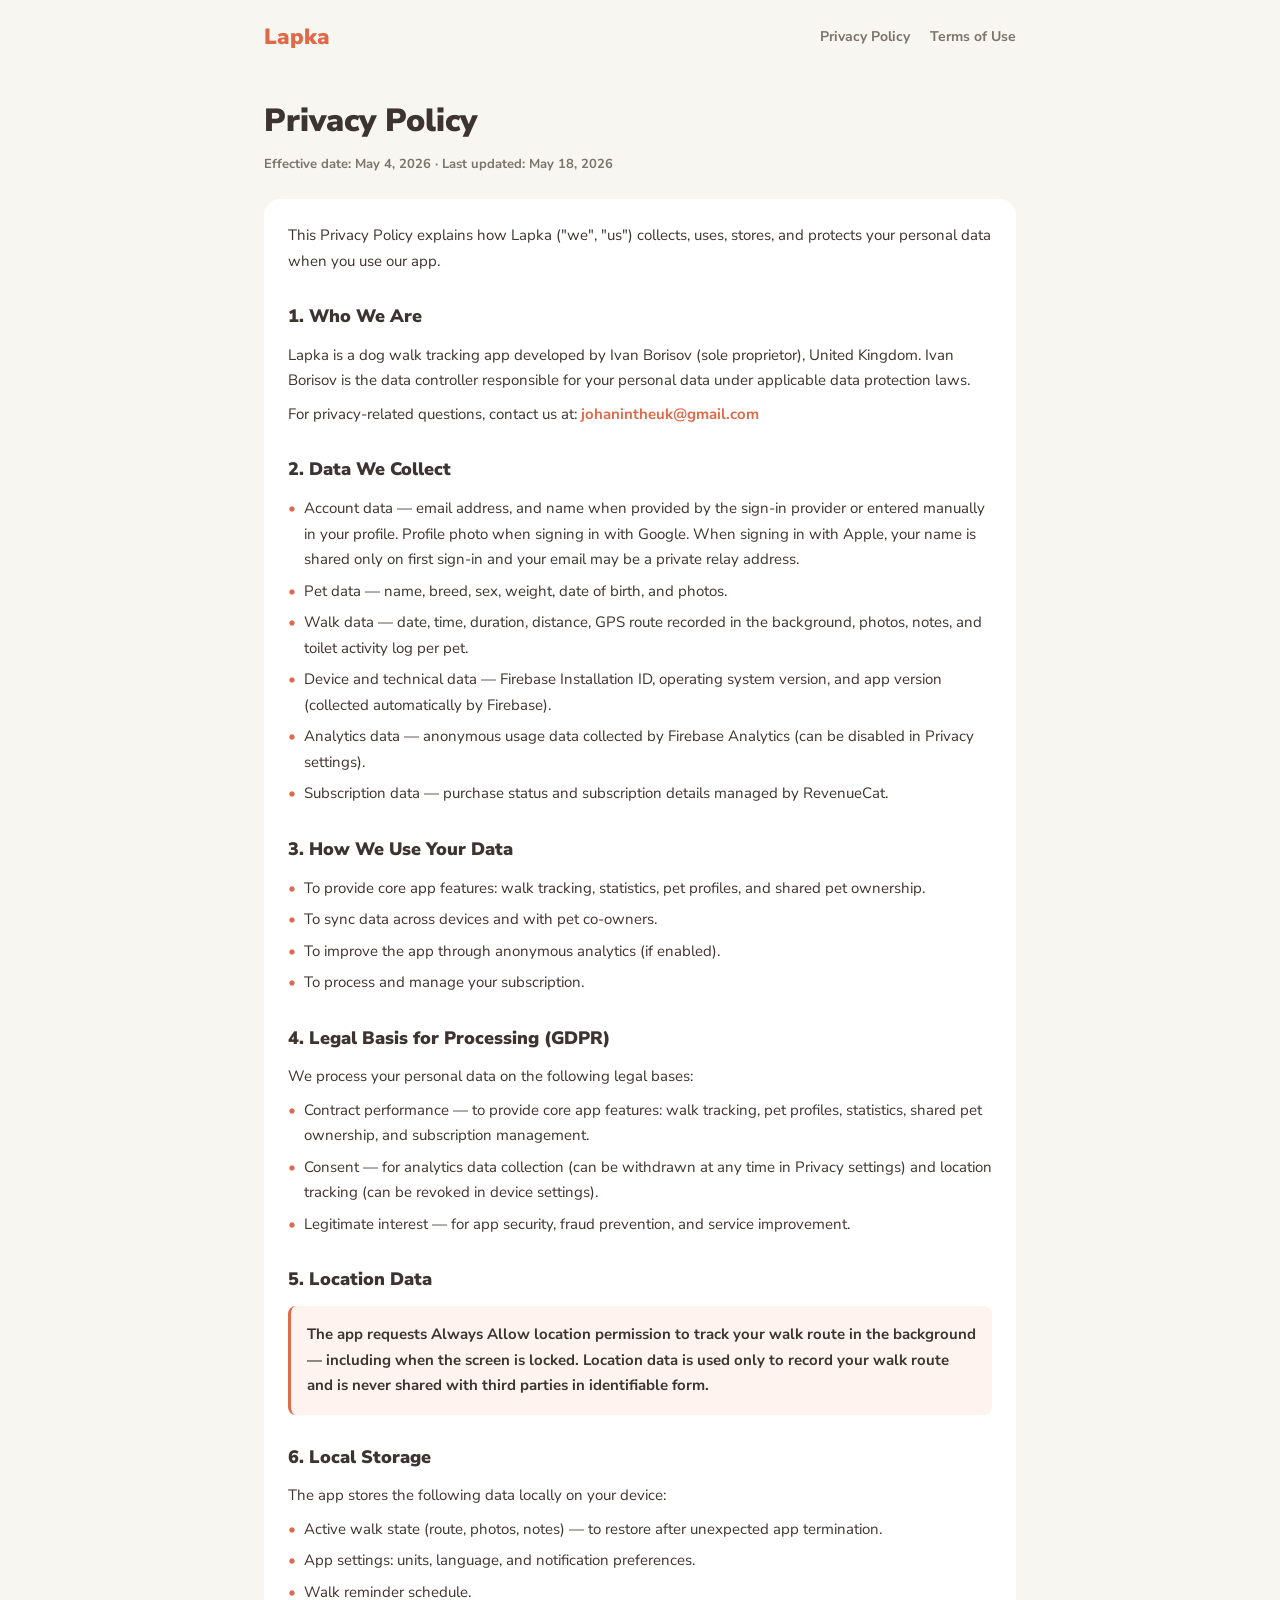
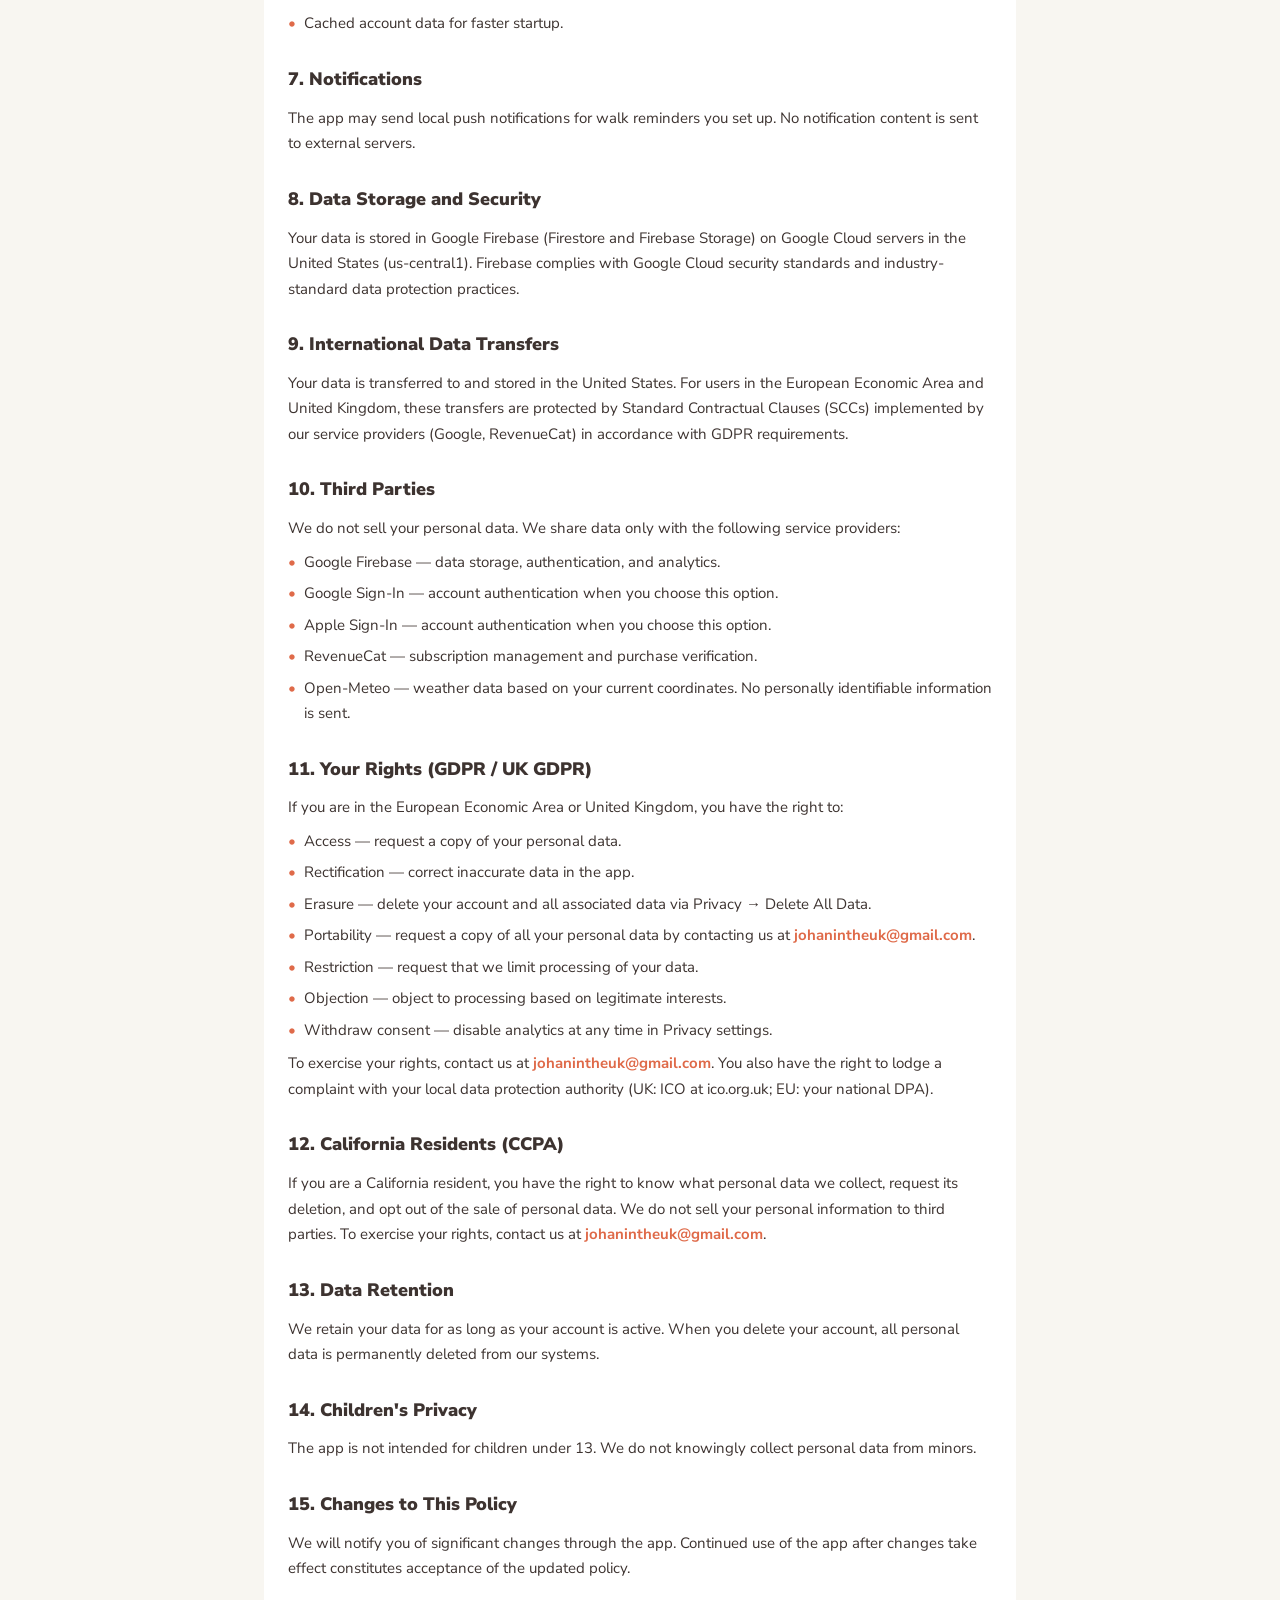
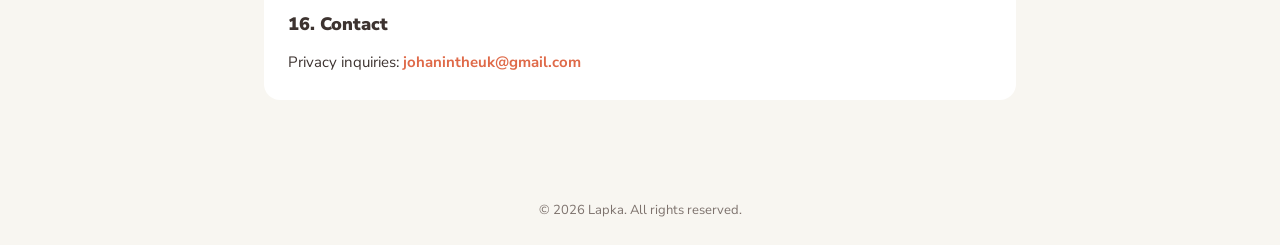
==== privacy/index.html @ da5fcbfb "feat: add support page, privacy policy, and terms of use GitHub Pages site with three pages: - / — S" ====
<!DOCTYPE html>
<html lang="en">
<head>
  <meta charset="UTF-8">
  <meta name="viewport" content="width=device-width, initial-scale=1.0">
  <title>Lapka - Privacy Policy</title>
  <link rel="preconnect" href="https://fonts.googleapis.com">
  <link href="https://fonts.googleapis.com/css2?family=Nunito+Sans:wght@400;700;900&display=swap" rel="stylesheet">
  <link rel="stylesheet" href="../style.css">
</head>
<body>
  <nav>
    <a href="/lapka-legal/" class="logo">Lapka</a>
    <div class="nav-links">
      <a href="/lapka-legal/privacy">Privacy Policy</a>
      <a href="/lapka-legal/terms">Terms of Use</a>
    </div>
  </nav>

  <main>
    <h1>Privacy Policy</h1>
    <p class="updated-date">Effective date: May 4, 2026 &middot; Last updated: May 18, 2026</p>

    <div class="card">
      <p class="legal-text">This Privacy Policy explains how Lapka ("we", "us") collects, uses, stores, and protects your personal data when you use our app.</p>

      <h2 class="section-title">1. Who We Are</h2>
      <p class="legal-text">Lapka is a dog walk tracking app developed by Ivan Borisov (sole proprietor), United Kingdom. Ivan Borisov is the data controller responsible for your personal data under applicable data protection laws.</p>
      <p class="legal-text">For privacy-related questions, contact us at: <a href="mailto:johanintheuk@gmail.com">johanintheuk@gmail.com</a></p>

      <h2 class="section-title">2. Data We Collect</h2>
      <ul class="legal-list">
        <li>Account data — email address, and name when provided by the sign-in provider or entered manually in your profile. Profile photo when signing in with Google. When signing in with Apple, your name is shared only on first sign-in and your email may be a private relay address.</li>
        <li>Pet data — name, breed, sex, weight, date of birth, and photos.</li>
        <li>Walk data — date, time, duration, distance, GPS route recorded in the background, photos, notes, and toilet activity log per pet.</li>
        <li>Device and technical data — Firebase Installation ID, operating system version, and app version (collected automatically by Firebase).</li>
        <li>Analytics data — anonymous usage data collected by Firebase Analytics (can be disabled in Privacy settings).</li>
        <li>Subscription data — purchase status and subscription details managed by RevenueCat.</li>
      </ul>

      <h2 class="section-title">3. How We Use Your Data</h2>
      <ul class="legal-list">
        <li>To provide core app features: walk tracking, statistics, pet profiles, and shared pet ownership.</li>
        <li>To sync data across devices and with pet co-owners.</li>
        <li>To improve the app through anonymous analytics (if enabled).</li>
        <li>To process and manage your subscription.</li>
      </ul>

      <h2 class="section-title">4. Legal Basis for Processing (GDPR)</h2>
      <p class="legal-text">We process your personal data on the following legal bases:</p>
      <ul class="legal-list">
        <li>Contract performance — to provide core app features: walk tracking, pet profiles, statistics, shared pet ownership, and subscription management.</li>
        <li>Consent — for analytics data collection (can be withdrawn at any time in Privacy settings) and location tracking (can be revoked in device settings).</li>
        <li>Legitimate interest — for app security, fraud prevention, and service improvement.</li>
      </ul>

      <h2 class="section-title">5. Location Data</h2>
      <div class="highlight-box">The app requests Always Allow location permission to track your walk route in the background — including when the screen is locked. Location data is used only to record your walk route and is never shared with third parties in identifiable form.</div>

      <h2 class="section-title">6. Local Storage</h2>
      <p class="legal-text">The app stores the following data locally on your device:</p>
      <ul class="legal-list">
        <li>Active walk state (route, photos, notes) — to restore after unexpected app termination.</li>
        <li>App settings: units, language, and notification preferences.</li>
        <li>Walk reminder schedule.</li>
        <li>Cached account data for faster startup.</li>
      </ul>

      <h2 class="section-title">7. Notifications</h2>
      <p class="legal-text">The app may send local push notifications for walk reminders you set up. No notification content is sent to external servers.</p>

      <h2 class="section-title">8. Data Storage and Security</h2>
      <p class="legal-text">Your data is stored in Google Firebase (Firestore and Firebase Storage) on Google Cloud servers in the United States (us-central1). Firebase complies with Google Cloud security standards and industry-standard data protection practices.</p>

      <h2 class="section-title">9. International Data Transfers</h2>
      <p class="legal-text">Your data is transferred to and stored in the United States. For users in the European Economic Area and United Kingdom, these transfers are protected by Standard Contractual Clauses (SCCs) implemented by our service providers (Google, RevenueCat) in accordance with GDPR requirements.</p>

      <h2 class="section-title">10. Third Parties</h2>
      <p class="legal-text">We do not sell your personal data. We share data only with the following service providers:</p>
      <ul class="legal-list">
        <li>Google Firebase — data storage, authentication, and analytics.</li>
        <li>Google Sign-In — account authentication when you choose this option.</li>
        <li>Apple Sign-In — account authentication when you choose this option.</li>
        <li>RevenueCat — subscription management and purchase verification.</li>
        <li>Open-Meteo — weather data based on your current coordinates. No personally identifiable information is sent.</li>
      </ul>

      <h2 class="section-title">11. Your Rights (GDPR / UK GDPR)</h2>
      <p class="legal-text">If you are in the European Economic Area or United Kingdom, you have the right to:</p>
      <ul class="legal-list">
        <li>Access — request a copy of your personal data.</li>
        <li>Rectification — correct inaccurate data in the app.</li>
        <li>Erasure — delete your account and all associated data via Privacy &rarr; Delete All Data.</li>
        <li>Portability — request a copy of all your personal data by contacting us at <a href="mailto:johanintheuk@gmail.com">johanintheuk@gmail.com</a>.</li>
        <li>Restriction — request that we limit processing of your data.</li>
        <li>Objection — object to processing based on legitimate interests.</li>
        <li>Withdraw consent — disable analytics at any time in Privacy settings.</li>
      </ul>
      <p class="legal-text">To exercise your rights, contact us at <a href="mailto:johanintheuk@gmail.com">johanintheuk@gmail.com</a>. You also have the right to lodge a complaint with your local data protection authority (UK: ICO at ico.org.uk; EU: your national DPA).</p>

      <h2 class="section-title">12. California Residents (CCPA)</h2>
      <p class="legal-text">If you are a California resident, you have the right to know what personal data we collect, request its deletion, and opt out of the sale of personal data. We do not sell your personal information to third parties. To exercise your rights, contact us at <a href="mailto:johanintheuk@gmail.com">johanintheuk@gmail.com</a>.</p>

      <h2 class="section-title">13. Data Retention</h2>
      <p class="legal-text">We retain your data for as long as your account is active. When you delete your account, all personal data is permanently deleted from our systems.</p>

      <h2 class="section-title">14. Children's Privacy</h2>
      <p class="legal-text">The app is not intended for children under 13. We do not knowingly collect personal data from minors.</p>

      <h2 class="section-title">15. Changes to This Policy</h2>
      <p class="legal-text">We will notify you of significant changes through the app. Continued use of the app after changes take effect constitutes acceptance of the updated policy.</p>

      <h2 class="section-title">16. Contact</h2>
      <p class="legal-text">Privacy inquiries: <a href="mailto:johanintheuk@gmail.com">johanintheuk@gmail.com</a></p>
    </div>
  </main>

  <footer>
    <p>&copy; 2026 Lapka. All rights reserved.</p>
  </footer>
</body>
</html>
---- style.css ----
* {
  margin: 0;
  padding: 0;
  box-sizing: border-box;
}

body {
  font-family: 'Nunito Sans', -apple-system, BlinkMacSystemFont, sans-serif;
  background-color: #F8F6F1;
  color: #3D3330;
  line-height: 1.6;
  min-height: 100vh;
  display: flex;
  flex-direction: column;
}

nav {
  display: flex;
  align-items: center;
  justify-content: space-between;
  padding: 20px 24px;
  max-width: 800px;
  width: 100%;
  margin: 0 auto;
}

.logo {
  font-size: 22px;
  font-weight: 900;
  color: #DF6A49;
  text-decoration: none;
}

.nav-links {
  display: flex;
  gap: 20px;
}

.nav-links a {
  font-size: 14px;
  font-weight: 700;
  color: #7D726D;
  text-decoration: none;
  transition: color 0.2s;
}

.nav-links a:hover {
  color: #DF6A49;
}

main {
  flex: 1;
  max-width: 800px;
  width: 100%;
  margin: 0 auto;
  padding: 20px 24px 60px;
}

h1 {
  font-size: 32px;
  font-weight: 900;
  color: #3D3330;
  margin-bottom: 8px;
}

.subtitle {
  font-size: 16px;
  color: #7D726D;
  margin-bottom: 32px;
}

.updated-date {
  font-size: 13px;
  font-weight: 700;
  color: #7D726D;
  margin-bottom: 24px;
}

.card {
  background: #fff;
  border-radius: 16px;
  padding: 24px;
  margin-bottom: 16px;
}

.card h2 {
  font-size: 18px;
  font-weight: 900;
  margin-bottom: 12px;
}

.card p {
  font-size: 15px;
  margin-bottom: 8px;
}

.card p:last-child {
  margin-bottom: 0;
}

.email-link {
  color: #DF6A49;
  font-weight: 700;
  text-decoration: none;
}

.email-link:hover {
  text-decoration: underline;
}

.faq {
  border-top: 1px solid #E8E4DB;
  padding-top: 16px;
  margin-top: 16px;
}

.faq:first-of-type {
  border-top: none;
  padding-top: 0;
  margin-top: 8px;
}

.faq h3 {
  font-size: 15px;
  font-weight: 700;
  margin-bottom: 4px;
}

.faq p {
  font-size: 14px;
  color: #5a504c;
}

/* Legal pages */
.section-title {
  font-size: 16px;
  font-weight: 900;
  margin-top: 28px;
  margin-bottom: 8px;
}

.legal-text {
  font-size: 15px;
  line-height: 1.7;
  margin-bottom: 8px;
}

ul.legal-list {
  list-style: none;
  padding: 0;
  margin-bottom: 8px;
}

ul.legal-list li {
  font-size: 15px;
  line-height: 1.7;
  padding-left: 16px;
  position: relative;
  margin-bottom: 6px;
}

ul.legal-list li::before {
  content: "\2022";
  color: #DF6A49;
  font-weight: 700;
  position: absolute;
  left: 0;
}

.highlight-box {
  background: #FFF3EF;
  border-left: 3px solid #DF6A49;
  border-radius: 8px;
  padding: 16px;
  margin: 12px 0;
  font-weight: 700;
  font-size: 15px;
  line-height: 1.7;
}

.card a {
  color: #DF6A49;
  text-decoration: none;
  font-weight: 700;
}

.card a:hover {
  text-decoration: underline;
}

footer {
  text-align: center;
  padding: 24px;
  font-size: 13px;
  color: #7D726D;
}

@media (max-width: 600px) {
  nav {
    flex-direction: column;
    gap: 12px;
  }
  h1 {
    font-size: 26px;
  }
}
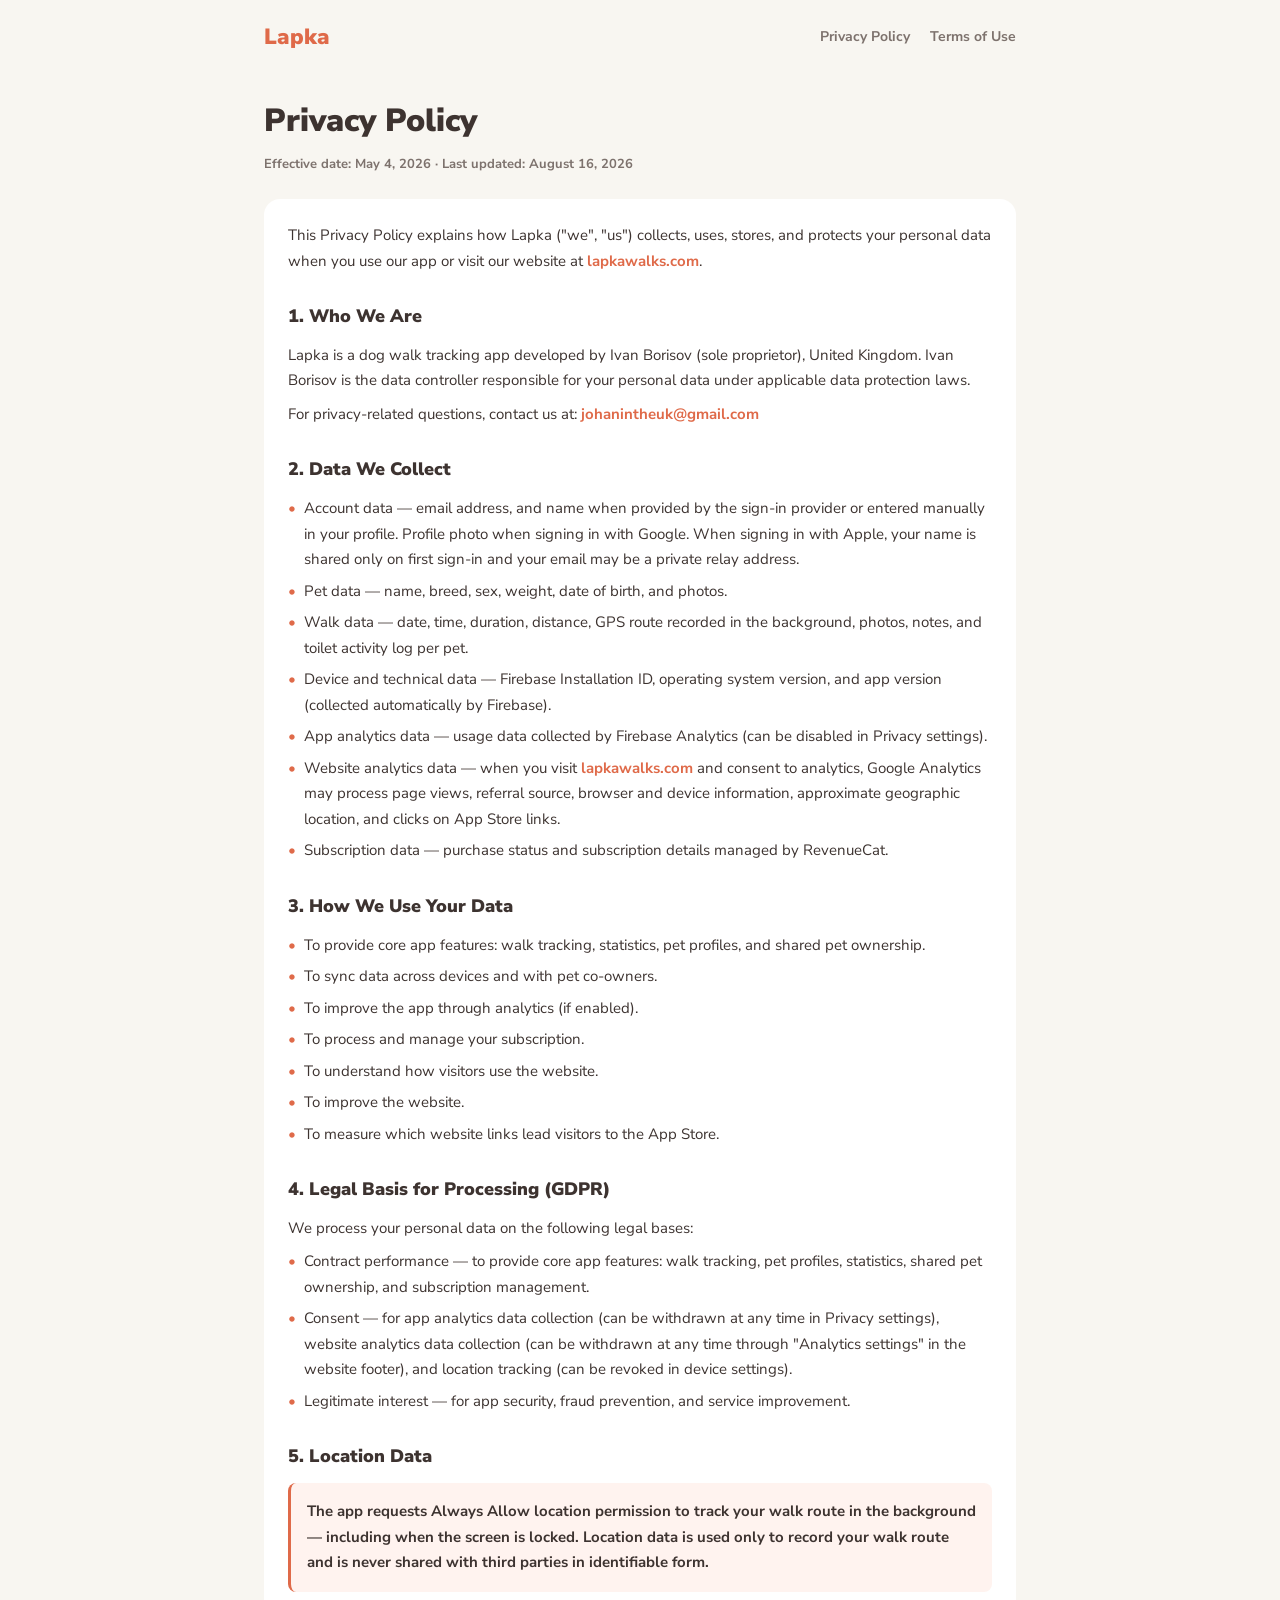
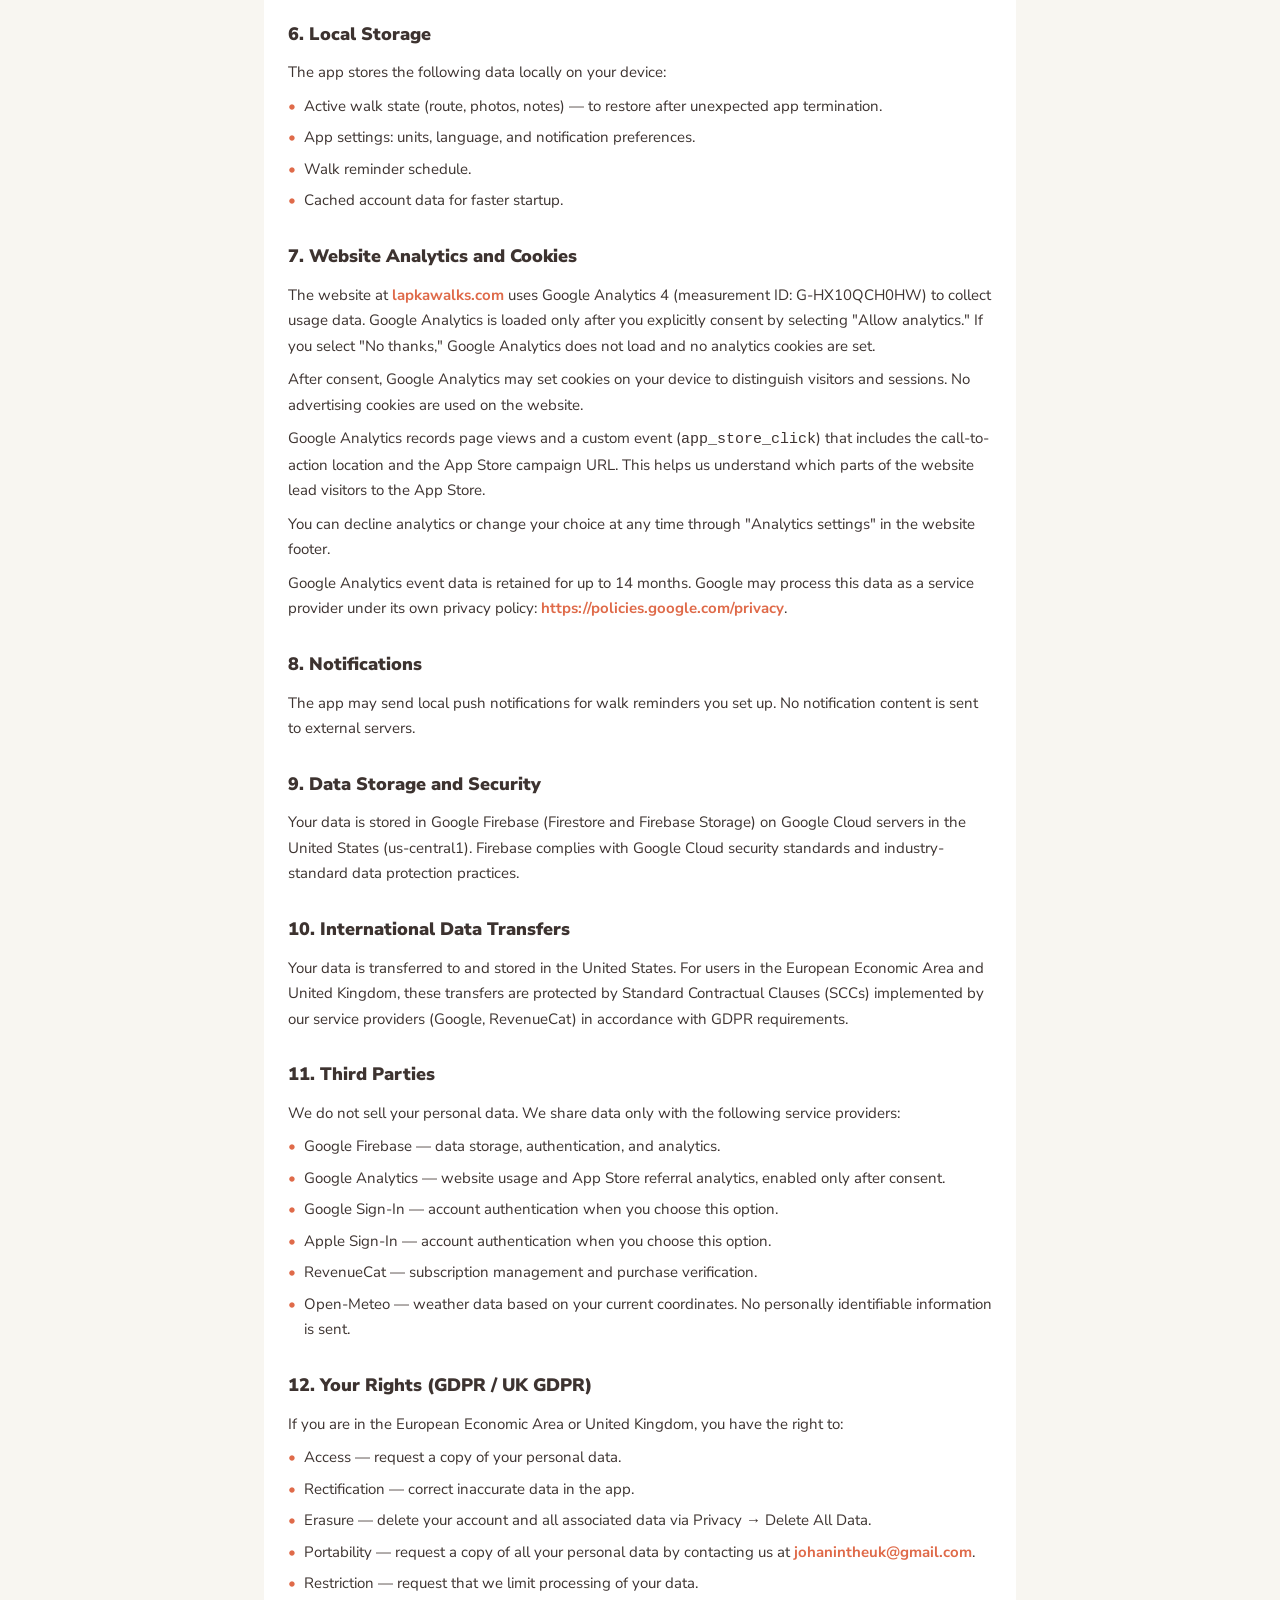
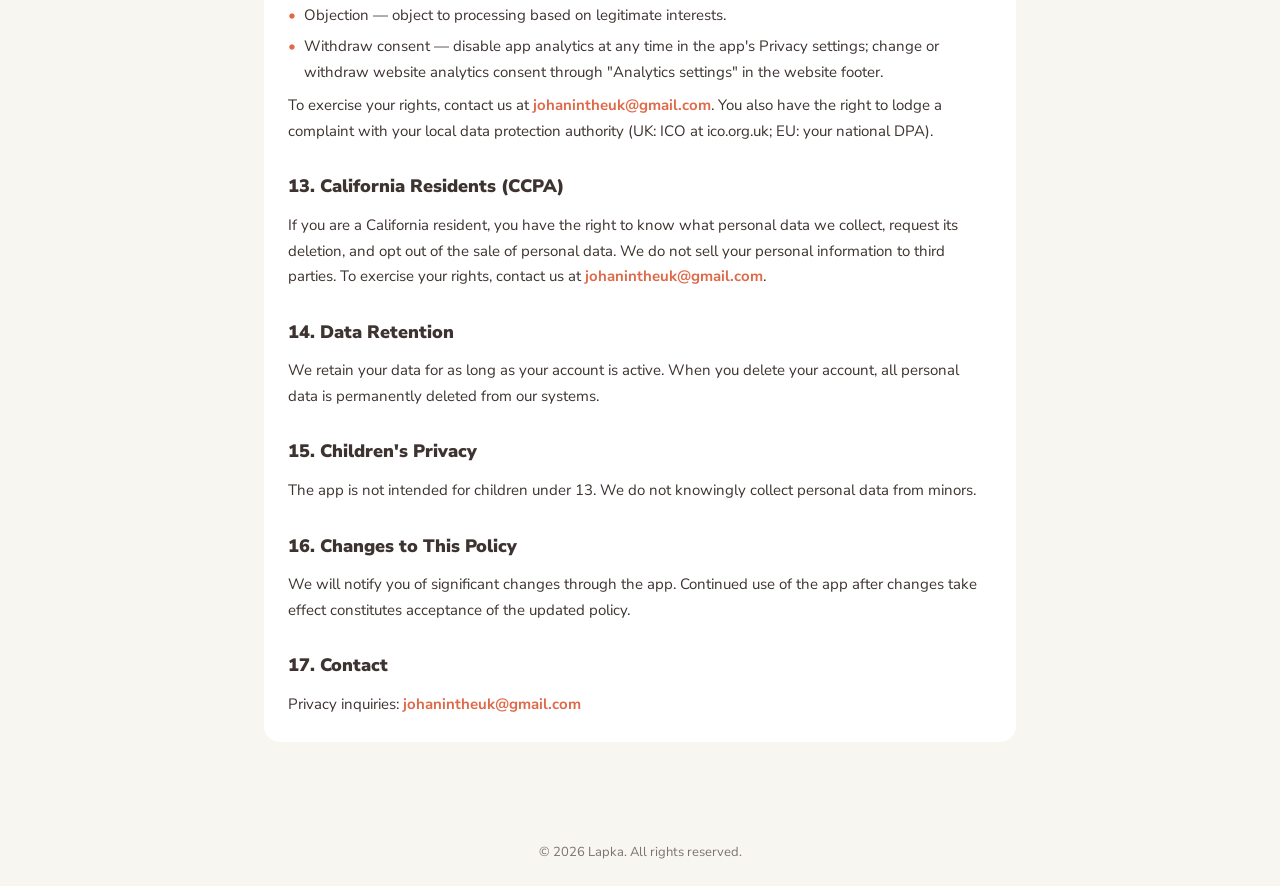
==== commit 16525ebb: "Update Privacy Policy for website analytics (Google Analytics 4) Add website analytics disclosures c" ====
--- a/privacy/index.html
+++ b/privacy/index.html
@@ -19,10 +19,10 @@
 
   <main>
     <h1>Privacy Policy</h1>
-    <p class="updated-date">Effective date: May 4, 2026 &middot; Last updated: May 18, 2026</p>
+    <p class="updated-date">Effective date: May 4, 2026 &middot; Last updated: August 16, 2026</p>
 
     <div class="card">
-      <p class="legal-text">This Privacy Policy explains how Lapka ("we", "us") collects, uses, stores, and protects your personal data when you use our app.</p>
+      <p class="legal-text">This Privacy Policy explains how Lapka ("we", "us") collects, uses, stores, and protects your personal data when you use our app or visit our website at <a href="https://lapkawalks.com">lapkawalks.com</a>.</p>
 
       <h2 class="section-title">1. Who We Are</h2>
       <p class="legal-text">Lapka is a dog walk tracking app developed by Ivan Borisov (sole proprietor), United Kingdom. Ivan Borisov is the data controller responsible for your personal data under applicable data protection laws.</p>
@@ -34,7 +34,8 @@
         <li>Pet data — name, breed, sex, weight, date of birth, and photos.</li>
         <li>Walk data — date, time, duration, distance, GPS route recorded in the background, photos, notes, and toilet activity log per pet.</li>
         <li>Device and technical data — Firebase Installation ID, operating system version, and app version (collected automatically by Firebase).</li>
-        <li>Analytics data — anonymous usage data collected by Firebase Analytics (can be disabled in Privacy settings).</li>
+        <li>App analytics data — usage data collected by Firebase Analytics (can be disabled in Privacy settings).</li>
+        <li>Website analytics data — when you visit <a href="https://lapkawalks.com">lapkawalks.com</a> and consent to analytics, Google Analytics may process page views, referral source, browser and device information, approximate geographic location, and clicks on App Store links.</li>
         <li>Subscription data — purchase status and subscription details managed by RevenueCat.</li>
       </ul>
 
@@ -42,15 +43,18 @@
       <ul class="legal-list">
         <li>To provide core app features: walk tracking, statistics, pet profiles, and shared pet ownership.</li>
         <li>To sync data across devices and with pet co-owners.</li>
-        <li>To improve the app through anonymous analytics (if enabled).</li>
+        <li>To improve the app through analytics (if enabled).</li>
         <li>To process and manage your subscription.</li>
+        <li>To understand how visitors use the website.</li>
+        <li>To improve the website.</li>
+        <li>To measure which website links lead visitors to the App Store.</li>
       </ul>
 
       <h2 class="section-title">4. Legal Basis for Processing (GDPR)</h2>
       <p class="legal-text">We process your personal data on the following legal bases:</p>
       <ul class="legal-list">
         <li>Contract performance — to provide core app features: walk tracking, pet profiles, statistics, shared pet ownership, and subscription management.</li>
-        <li>Consent — for analytics data collection (can be withdrawn at any time in Privacy settings) and location tracking (can be revoked in device settings).</li>
+        <li>Consent — for app analytics data collection (can be withdrawn at any time in Privacy settings), website analytics data collection (can be withdrawn at any time through "Analytics settings" in the website footer), and location tracking (can be revoked in device settings).</li>
         <li>Legitimate interest — for app security, fraud prevention, and service improvement.</li>
       </ul>
 
@@ -66,26 +70,34 @@
         <li>Cached account data for faster startup.</li>
       </ul>
 
-      <h2 class="section-title">7. Notifications</h2>
+      <h2 class="section-title">7. Website Analytics and Cookies</h2>
+      <p class="legal-text">The website at <a href="https://lapkawalks.com">lapkawalks.com</a> uses Google Analytics 4 (measurement ID: G-HX10QCH0HW) to collect usage data. Google Analytics is loaded only after you explicitly consent by selecting "Allow analytics." If you select "No thanks," Google Analytics does not load and no analytics cookies are set.</p>
+      <p class="legal-text">After consent, Google Analytics may set cookies on your device to distinguish visitors and sessions. No advertising cookies are used on the website.</p>
+      <p class="legal-text">Google Analytics records page views and a custom event (<code>app_store_click</code>) that includes the call-to-action location and the App Store campaign URL. This helps us understand which parts of the website lead visitors to the App Store.</p>
+      <p class="legal-text">You can decline analytics or change your choice at any time through "Analytics settings" in the website footer.</p>
+      <p class="legal-text">Google Analytics event data is retained for up to 14 months. Google may process this data as a service provider under its own privacy policy: <a href="https://policies.google.com/privacy">https://policies.google.com/privacy</a>.</p>
+
+      <h2 class="section-title">8. Notifications</h2>
       <p class="legal-text">The app may send local push notifications for walk reminders you set up. No notification content is sent to external servers.</p>
 
-      <h2 class="section-title">8. Data Storage and Security</h2>
+      <h2 class="section-title">9. Data Storage and Security</h2>
       <p class="legal-text">Your data is stored in Google Firebase (Firestore and Firebase Storage) on Google Cloud servers in the United States (us-central1). Firebase complies with Google Cloud security standards and industry-standard data protection practices.</p>
 
-      <h2 class="section-title">9. International Data Transfers</h2>
+      <h2 class="section-title">10. International Data Transfers</h2>
       <p class="legal-text">Your data is transferred to and stored in the United States. For users in the European Economic Area and United Kingdom, these transfers are protected by Standard Contractual Clauses (SCCs) implemented by our service providers (Google, RevenueCat) in accordance with GDPR requirements.</p>
 
-      <h2 class="section-title">10. Third Parties</h2>
+      <h2 class="section-title">11. Third Parties</h2>
       <p class="legal-text">We do not sell your personal data. We share data only with the following service providers:</p>
       <ul class="legal-list">
         <li>Google Firebase — data storage, authentication, and analytics.</li>
+        <li>Google Analytics — website usage and App Store referral analytics, enabled only after consent.</li>
         <li>Google Sign-In — account authentication when you choose this option.</li>
         <li>Apple Sign-In — account authentication when you choose this option.</li>
         <li>RevenueCat — subscription management and purchase verification.</li>
         <li>Open-Meteo — weather data based on your current coordinates. No personally identifiable information is sent.</li>
       </ul>
 
-      <h2 class="section-title">11. Your Rights (GDPR / UK GDPR)</h2>
+      <h2 class="section-title">12. Your Rights (GDPR / UK GDPR)</h2>
       <p class="legal-text">If you are in the European Economic Area or United Kingdom, you have the right to:</p>
       <ul class="legal-list">
         <li>Access — request a copy of your personal data.</li>
@@ -94,23 +106,23 @@
         <li>Portability — request a copy of all your personal data by contacting us at <a href="mailto:johanintheuk@gmail.com">johanintheuk@gmail.com</a>.</li>
         <li>Restriction — request that we limit processing of your data.</li>
         <li>Objection — object to processing based on legitimate interests.</li>
-        <li>Withdraw consent — disable analytics at any time in Privacy settings.</li>
+        <li>Withdraw consent — disable app analytics at any time in the app's Privacy settings; change or withdraw website analytics consent through "Analytics settings" in the website footer.</li>
       </ul>
       <p class="legal-text">To exercise your rights, contact us at <a href="mailto:johanintheuk@gmail.com">johanintheuk@gmail.com</a>. You also have the right to lodge a complaint with your local data protection authority (UK: ICO at ico.org.uk; EU: your national DPA).</p>
 
-      <h2 class="section-title">12. California Residents (CCPA)</h2>
+      <h2 class="section-title">13. California Residents (CCPA)</h2>
       <p class="legal-text">If you are a California resident, you have the right to know what personal data we collect, request its deletion, and opt out of the sale of personal data. We do not sell your personal information to third parties. To exercise your rights, contact us at <a href="mailto:johanintheuk@gmail.com">johanintheuk@gmail.com</a>.</p>
 
-      <h2 class="section-title">13. Data Retention</h2>
+      <h2 class="section-title">14. Data Retention</h2>
       <p class="legal-text">We retain your data for as long as your account is active. When you delete your account, all personal data is permanently deleted from our systems.</p>
 
-      <h2 class="section-title">14. Children's Privacy</h2>
+      <h2 class="section-title">15. Children's Privacy</h2>
       <p class="legal-text">The app is not intended for children under 13. We do not knowingly collect personal data from minors.</p>
 
-      <h2 class="section-title">15. Changes to This Policy</h2>
+      <h2 class="section-title">16. Changes to This Policy</h2>
       <p class="legal-text">We will notify you of significant changes through the app. Continued use of the app after changes take effect constitutes acceptance of the updated policy.</p>
 
-      <h2 class="section-title">16. Contact</h2>
+      <h2 class="section-title">17. Contact</h2>
       <p class="legal-text">Privacy inquiries: <a href="mailto:johanintheuk@gmail.com">johanintheuk@gmail.com</a></p>
     </div>
   </main>
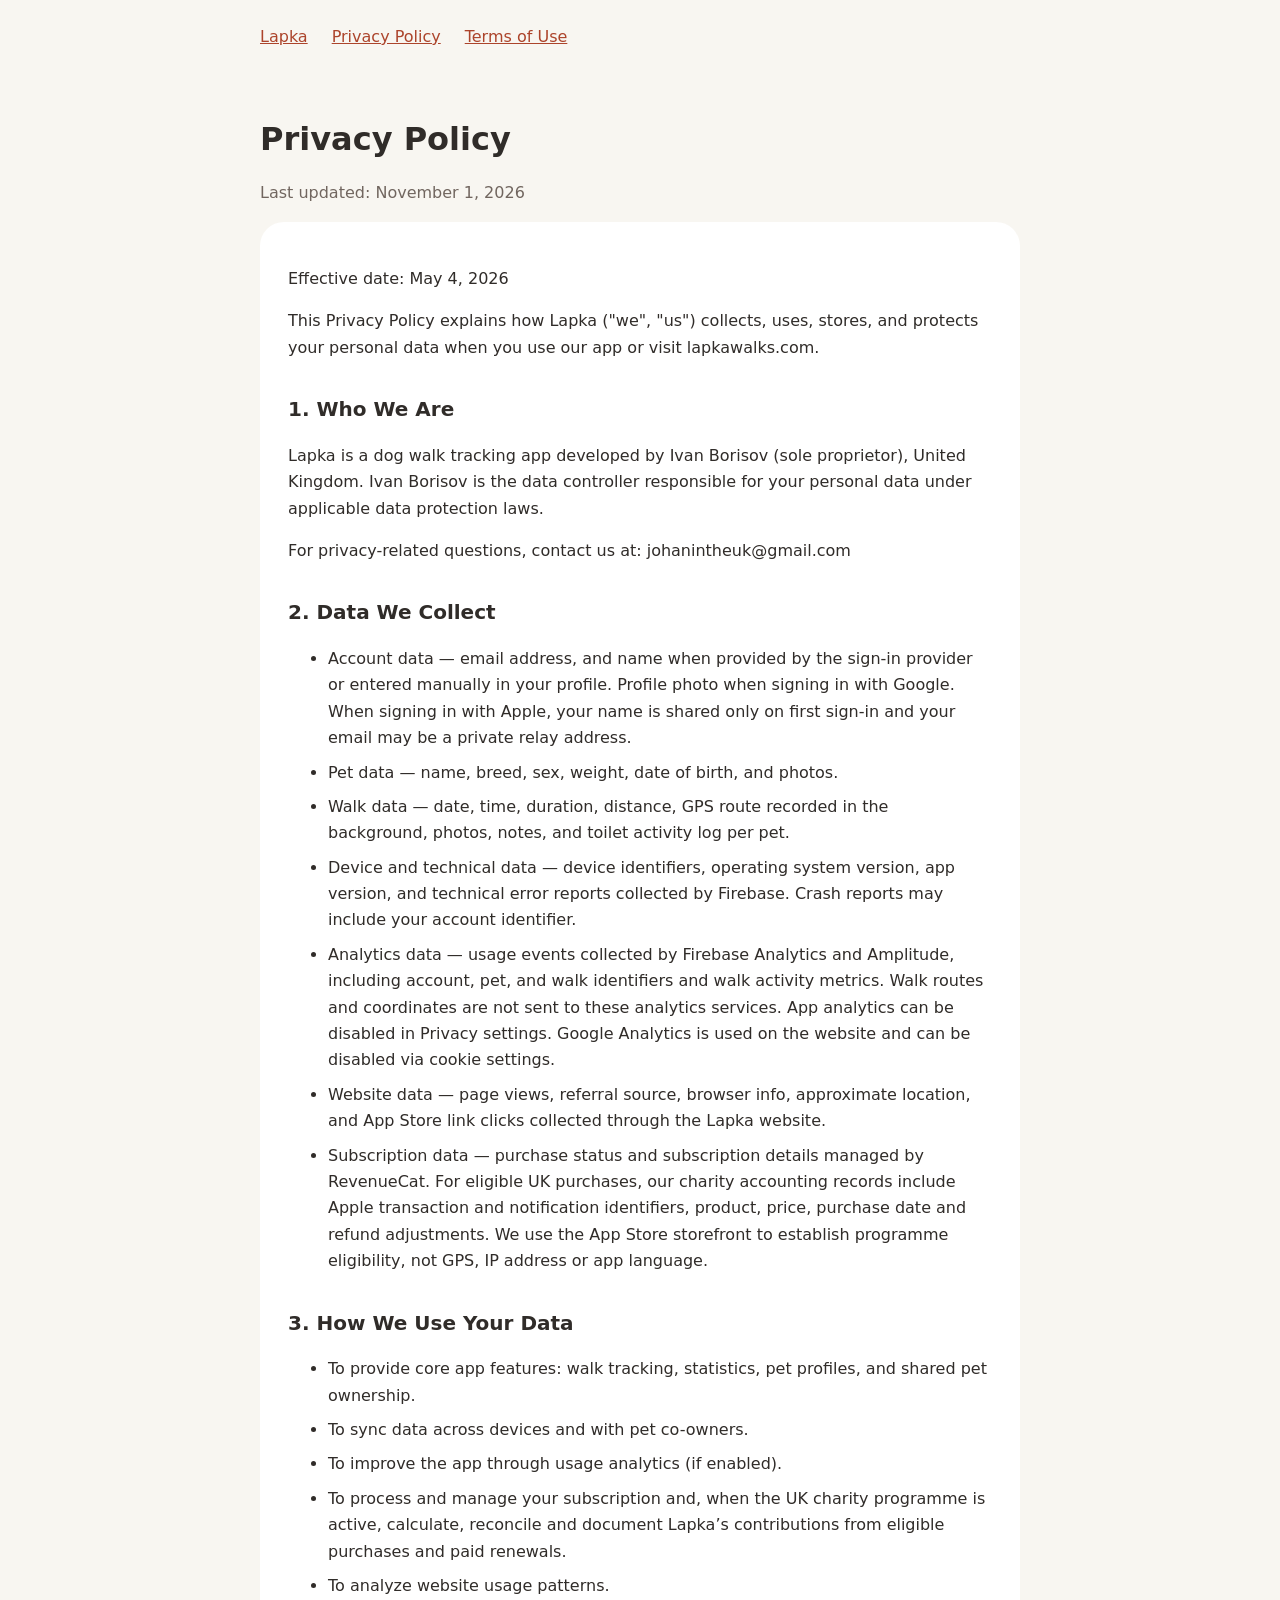
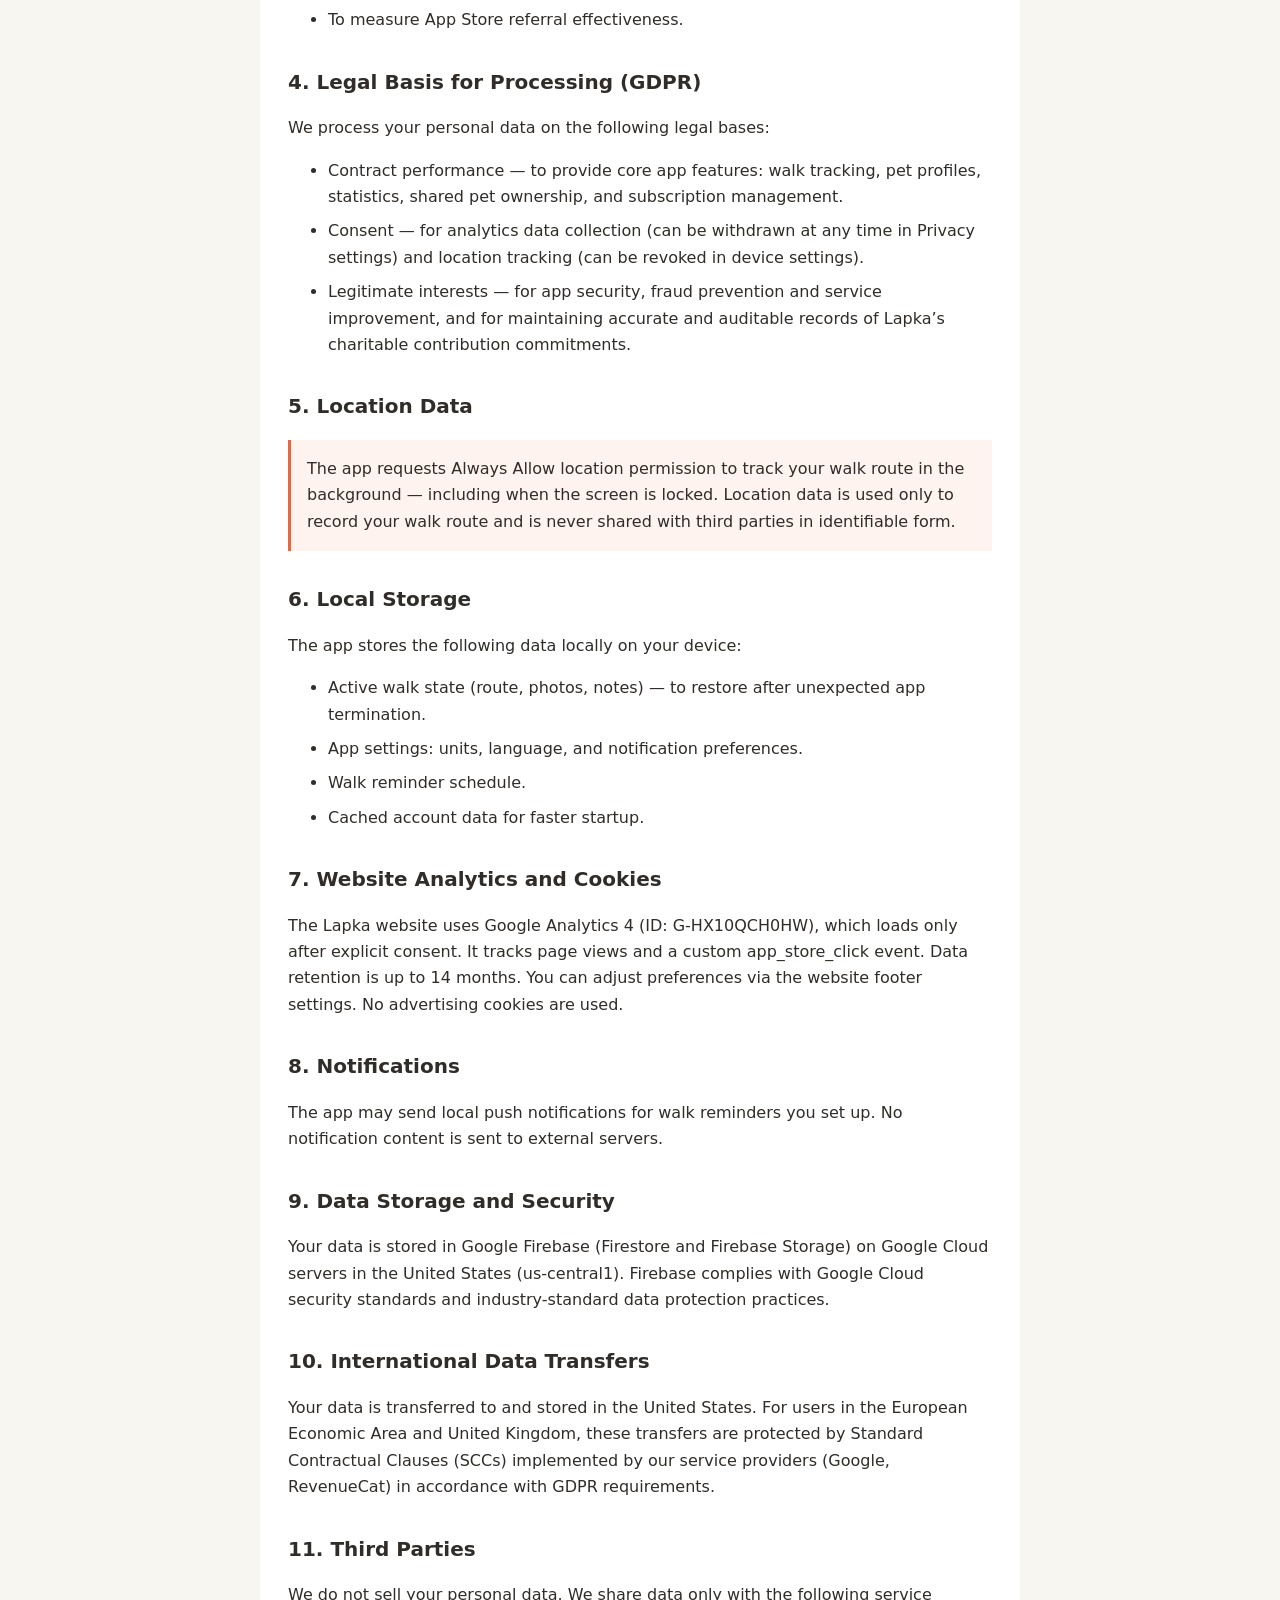
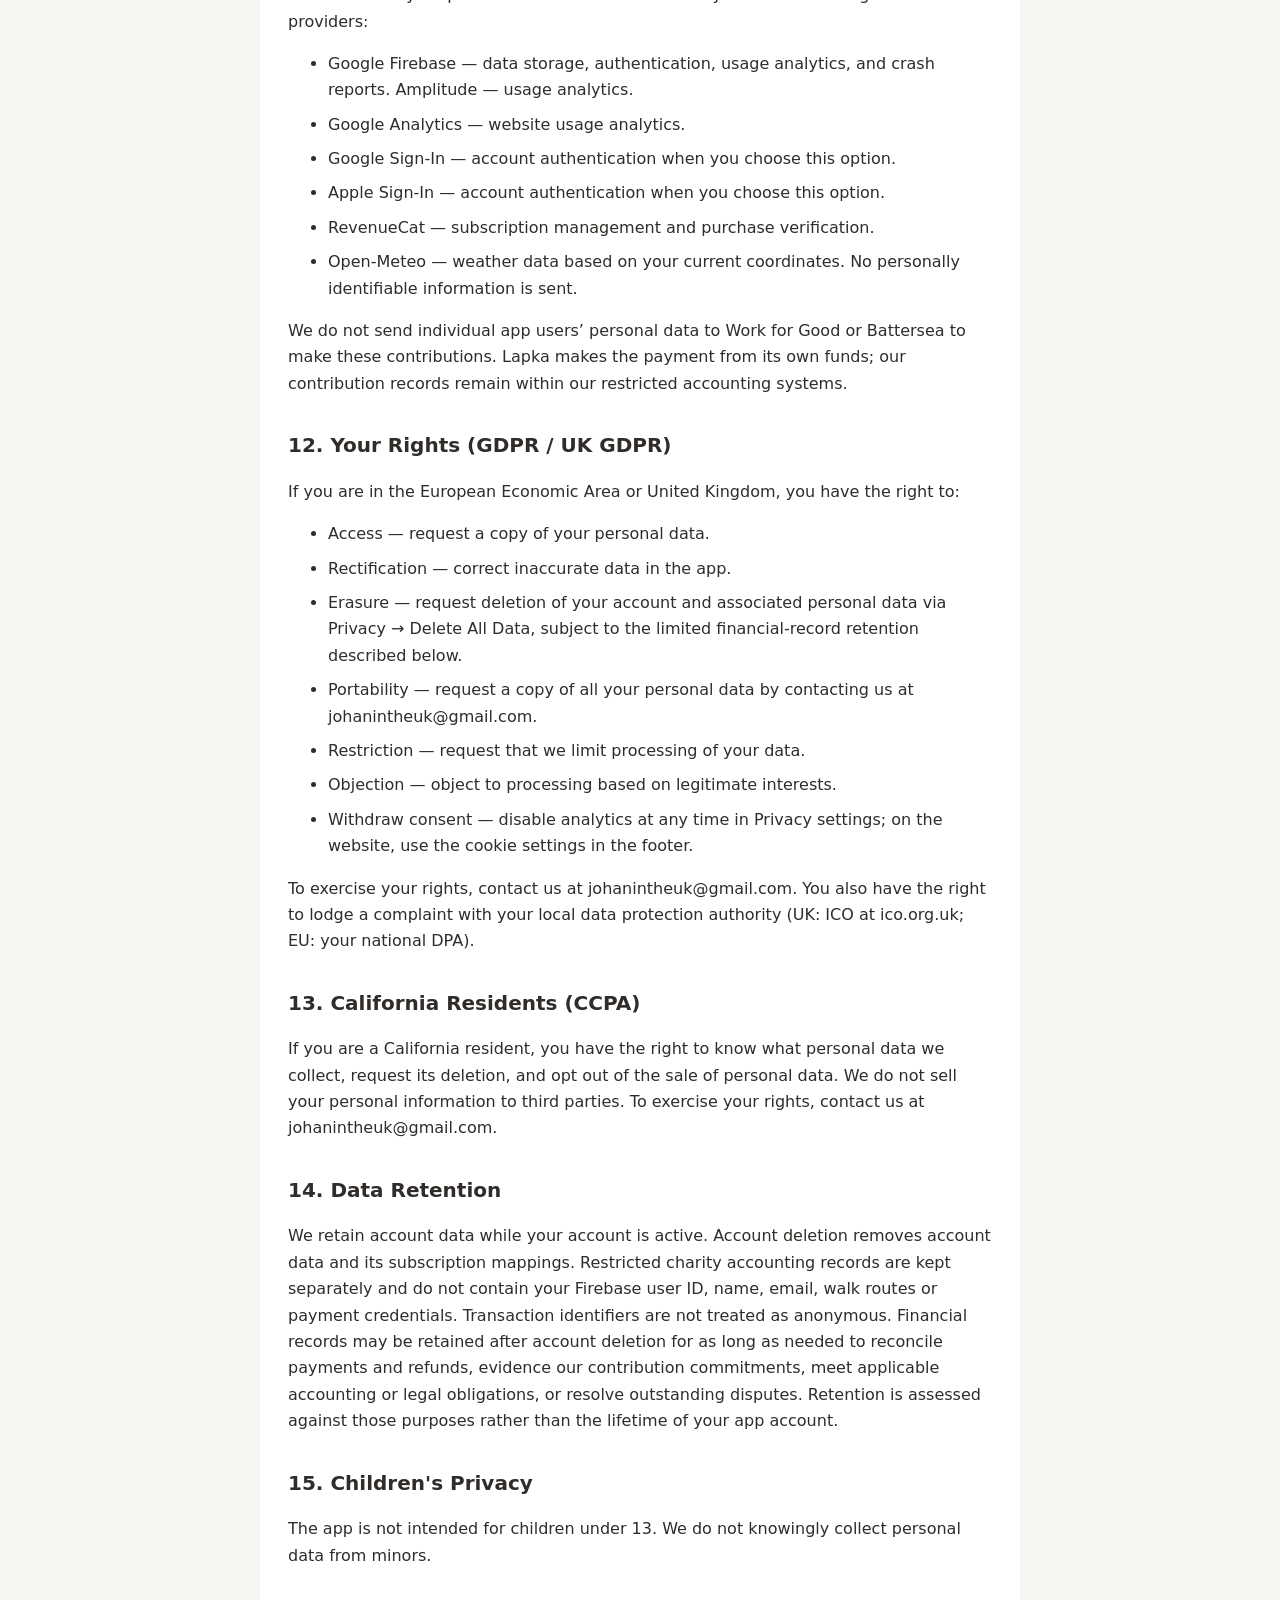
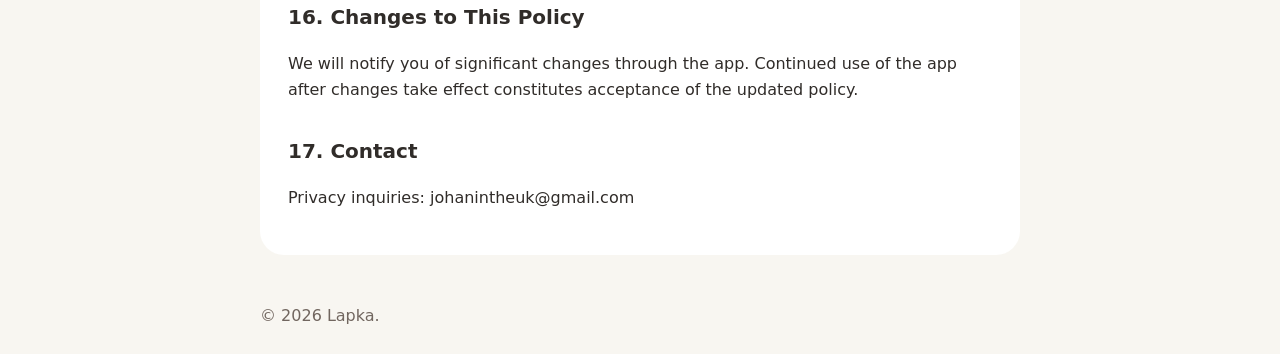
==== commit 9cc22286: "LAPKA-120-U05: align legal pages with UK charity terms and app copy" ====
--- a/privacy/index.html
+++ b/privacy/index.html
@@ -1,134 +1,50 @@
 <!DOCTYPE html>
-<html lang="en">
-<head>
-  <meta charset="UTF-8">
-  <meta name="viewport" content="width=device-width, initial-scale=1.0">
-  <title>Lapka - Privacy Policy</title>
-  <link rel="preconnect" href="https://fonts.googleapis.com">
-  <link href="https://fonts.googleapis.com/css2?family=Nunito+Sans:wght@400;700;900&display=swap" rel="stylesheet">
-  <link rel="stylesheet" href="../style.css">
-</head>
-<body>
-  <nav>
-    <a href="/lapka-legal/" class="logo">Lapka</a>
-    <div class="nav-links">
-      <a href="/lapka-legal/privacy">Privacy Policy</a>
-      <a href="/lapka-legal/terms">Terms of Use</a>
-    </div>
-  </nav>
-
-  <main>
-    <h1>Privacy Policy</h1>
-    <p class="updated-date">Effective date: May 4, 2026 &middot; Last updated: August 16, 2026</p>
-
-    <div class="card">
-      <p class="legal-text">This Privacy Policy explains how Lapka ("we", "us") collects, uses, stores, and protects your personal data when you use our app or visit our website at <a href="https://lapkawalks.com">lapkawalks.com</a>.</p>
-
-      <h2 class="section-title">1. Who We Are</h2>
-      <p class="legal-text">Lapka is a dog walk tracking app developed by Ivan Borisov (sole proprietor), United Kingdom. Ivan Borisov is the data controller responsible for your personal data under applicable data protection laws.</p>
-      <p class="legal-text">For privacy-related questions, contact us at: <a href="mailto:johanintheuk@gmail.com">johanintheuk@gmail.com</a></p>
-
-      <h2 class="section-title">2. Data We Collect</h2>
-      <ul class="legal-list">
-        <li>Account data — email address, and name when provided by the sign-in provider or entered manually in your profile. Profile photo when signing in with Google. When signing in with Apple, your name is shared only on first sign-in and your email may be a private relay address.</li>
-        <li>Pet data — name, breed, sex, weight, date of birth, and photos.</li>
-        <li>Walk data — date, time, duration, distance, GPS route recorded in the background, photos, notes, and toilet activity log per pet.</li>
-        <li>Device and technical data — Firebase Installation ID, operating system version, and app version (collected automatically by Firebase).</li>
-        <li>App analytics data — usage data collected by Firebase Analytics (can be disabled in Privacy settings).</li>
-        <li>Website analytics data — when you visit <a href="https://lapkawalks.com">lapkawalks.com</a> and consent to analytics, Google Analytics may process page views, referral source, browser and device information, approximate geographic location, and clicks on App Store links.</li>
-        <li>Subscription data — purchase status and subscription details managed by RevenueCat.</li>
-      </ul>
-
-      <h2 class="section-title">3. How We Use Your Data</h2>
-      <ul class="legal-list">
-        <li>To provide core app features: walk tracking, statistics, pet profiles, and shared pet ownership.</li>
-        <li>To sync data across devices and with pet co-owners.</li>
-        <li>To improve the app through analytics (if enabled).</li>
-        <li>To process and manage your subscription.</li>
-        <li>To understand how visitors use the website.</li>
-        <li>To improve the website.</li>
-        <li>To measure which website links lead visitors to the App Store.</li>
-      </ul>
-
-      <h2 class="section-title">4. Legal Basis for Processing (GDPR)</h2>
-      <p class="legal-text">We process your personal data on the following legal bases:</p>
-      <ul class="legal-list">
-        <li>Contract performance — to provide core app features: walk tracking, pet profiles, statistics, shared pet ownership, and subscription management.</li>
-        <li>Consent — for app analytics data collection (can be withdrawn at any time in Privacy settings), website analytics data collection (can be withdrawn at any time through "Analytics settings" in the website footer), and location tracking (can be revoked in device settings).</li>
-        <li>Legitimate interest — for app security, fraud prevention, and service improvement.</li>
-      </ul>
-
-      <h2 class="section-title">5. Location Data</h2>
-      <div class="highlight-box">The app requests Always Allow location permission to track your walk route in the background — including when the screen is locked. Location data is used only to record your walk route and is never shared with third parties in identifiable form.</div>
-
-      <h2 class="section-title">6. Local Storage</h2>
-      <p class="legal-text">The app stores the following data locally on your device:</p>
-      <ul class="legal-list">
-        <li>Active walk state (route, photos, notes) — to restore after unexpected app termination.</li>
-        <li>App settings: units, language, and notification preferences.</li>
-        <li>Walk reminder schedule.</li>
-        <li>Cached account data for faster startup.</li>
-      </ul>
-
-      <h2 class="section-title">7. Website Analytics and Cookies</h2>
-      <p class="legal-text">The website at <a href="https://lapkawalks.com">lapkawalks.com</a> uses Google Analytics 4 (measurement ID: G-HX10QCH0HW) to collect usage data. Google Analytics is loaded only after you explicitly consent by selecting "Allow analytics." If you select "No thanks," Google Analytics does not load and no analytics cookies are set.</p>
-      <p class="legal-text">After consent, Google Analytics may set cookies on your device to distinguish visitors and sessions. No advertising cookies are used on the website.</p>
-      <p class="legal-text">Google Analytics records page views and a custom event (<code>app_store_click</code>) that includes the call-to-action location and the App Store campaign URL. This helps us understand which parts of the website lead visitors to the App Store.</p>
-      <p class="legal-text">You can decline analytics or change your choice at any time through "Analytics settings" in the website footer.</p>
-      <p class="legal-text">Google Analytics event data is retained for up to 14 months. Google may process this data as a service provider under its own privacy policy: <a href="https://policies.google.com/privacy">https://policies.google.com/privacy</a>.</p>
-
-      <h2 class="section-title">8. Notifications</h2>
-      <p class="legal-text">The app may send local push notifications for walk reminders you set up. No notification content is sent to external servers.</p>
-
-      <h2 class="section-title">9. Data Storage and Security</h2>
-      <p class="legal-text">Your data is stored in Google Firebase (Firestore and Firebase Storage) on Google Cloud servers in the United States (us-central1). Firebase complies with Google Cloud security standards and industry-standard data protection practices.</p>
-
-      <h2 class="section-title">10. International Data Transfers</h2>
-      <p class="legal-text">Your data is transferred to and stored in the United States. For users in the European Economic Area and United Kingdom, these transfers are protected by Standard Contractual Clauses (SCCs) implemented by our service providers (Google, RevenueCat) in accordance with GDPR requirements.</p>
-
-      <h2 class="section-title">11. Third Parties</h2>
-      <p class="legal-text">We do not sell your personal data. We share data only with the following service providers:</p>
-      <ul class="legal-list">
-        <li>Google Firebase — data storage, authentication, and analytics.</li>
-        <li>Google Analytics — website usage and App Store referral analytics, enabled only after consent.</li>
-        <li>Google Sign-In — account authentication when you choose this option.</li>
-        <li>Apple Sign-In — account authentication when you choose this option.</li>
-        <li>RevenueCat — subscription management and purchase verification.</li>
-        <li>Open-Meteo — weather data based on your current coordinates. No personally identifiable information is sent.</li>
-      </ul>
-
-      <h2 class="section-title">12. Your Rights (GDPR / UK GDPR)</h2>
-      <p class="legal-text">If you are in the European Economic Area or United Kingdom, you have the right to:</p>
-      <ul class="legal-list">
-        <li>Access — request a copy of your personal data.</li>
-        <li>Rectification — correct inaccurate data in the app.</li>
-        <li>Erasure — delete your account and all associated data via Privacy &rarr; Delete All Data.</li>
-        <li>Portability — request a copy of all your personal data by contacting us at <a href="mailto:johanintheuk@gmail.com">johanintheuk@gmail.com</a>.</li>
-        <li>Restriction — request that we limit processing of your data.</li>
-        <li>Objection — object to processing based on legitimate interests.</li>
-        <li>Withdraw consent — disable app analytics at any time in the app's Privacy settings; change or withdraw website analytics consent through "Analytics settings" in the website footer.</li>
-      </ul>
-      <p class="legal-text">To exercise your rights, contact us at <a href="mailto:johanintheuk@gmail.com">johanintheuk@gmail.com</a>. You also have the right to lodge a complaint with your local data protection authority (UK: ICO at ico.org.uk; EU: your national DPA).</p>
-
-      <h2 class="section-title">13. California Residents (CCPA)</h2>
-      <p class="legal-text">If you are a California resident, you have the right to know what personal data we collect, request its deletion, and opt out of the sale of personal data. We do not sell your personal information to third parties. To exercise your rights, contact us at <a href="mailto:johanintheuk@gmail.com">johanintheuk@gmail.com</a>.</p>
-
-      <h2 class="section-title">14. Data Retention</h2>
-      <p class="legal-text">We retain your data for as long as your account is active. When you delete your account, all personal data is permanently deleted from our systems.</p>
-
-      <h2 class="section-title">15. Children's Privacy</h2>
-      <p class="legal-text">The app is not intended for children under 13. We do not knowingly collect personal data from minors.</p>
-
-      <h2 class="section-title">16. Changes to This Policy</h2>
-      <p class="legal-text">We will notify you of significant changes through the app. Continued use of the app after changes take effect constitutes acceptance of the updated policy.</p>
-
-      <h2 class="section-title">17. Contact</h2>
-      <p class="legal-text">Privacy inquiries: <a href="mailto:johanintheuk@gmail.com">johanintheuk@gmail.com</a></p>
-    </div>
-  </main>
-
-  <footer>
-    <p>&copy; 2026 Lapka. All rights reserved.</p>
-  </footer>
-</body>
-</html>
+<html lang="en"><head><meta charset="UTF-8"><meta name="viewport" content="width=device-width, initial-scale=1">
+<title>Lapka — Privacy Policy</title>
+<style>body{font:16px/1.65 system-ui,sans-serif;background:#f8f6f1;color:#302c29;margin:0}nav,main,footer{max-width:760px;margin:auto;padding:24px}nav{display:flex;gap:24px;flex-wrap:wrap}a{color:#ac442b}h1{font-size:32px;line-height:1.2}h2{font-size:20px;margin-top:32px}.updated,footer{color:#71665f}.card{background:white;border-radius:24px;padding:28px}.highlight{background:#fff3ef;border-left:3px solid #df6a49;padding:16px}li{margin-bottom:8px}@media(max-width:480px){main{padding:16px}.card{padding:20px}}</style>
+</head><body><nav aria-label="Legal documents"><a href="https://lapkawalks.com">Lapka</a><a href="https://wenka93.github.io/lapka-legal/privacy/">Privacy Policy</a><a href="https://wenka93.github.io/lapka-legal/terms/">Terms of Use</a></nav>
+<main><h1>Privacy Policy</h1><p class="updated">Last updated: November 1, 2026</p><div class="card">
+<p>Effective date: May 4, 2026</p>
+<p>This Privacy Policy explains how Lapka (&quot;we&quot;, &quot;us&quot;) collects, uses, stores, and protects your personal data when you use our app or visit lapkawalks.com.</p>
+<h2>1. Who We Are</h2>
+<p>Lapka is a dog walk tracking app developed by Ivan Borisov (sole proprietor), United Kingdom. Ivan Borisov is the data controller responsible for your personal data under applicable data protection laws.</p>
+<p>For privacy-related questions, contact us at: johanintheuk@gmail.com</p>
+<h2>2. Data We Collect</h2>
+<ul><li>Account data — email address, and name when provided by the sign-in provider or entered manually in your profile. Profile photo when signing in with Google. When signing in with Apple, your name is shared only on first sign-in and your email may be a private relay address.</li><li>Pet data — name, breed, sex, weight, date of birth, and photos.</li><li>Walk data — date, time, duration, distance, GPS route recorded in the background, photos, notes, and toilet activity log per pet.</li><li>Device and technical data — device identifiers, operating system version, app version, and technical error reports collected by Firebase. Crash reports may include your account identifier.</li><li>Analytics data — usage events collected by Firebase Analytics and Amplitude, including account, pet, and walk identifiers and walk activity metrics. Walk routes and coordinates are not sent to these analytics services. App analytics can be disabled in Privacy settings. Google Analytics is used on the website and can be disabled via cookie settings.</li><li>Website data — page views, referral source, browser info, approximate location, and App Store link clicks collected through the Lapka website.</li><li>Subscription data — purchase status and subscription details managed by RevenueCat. For eligible UK purchases, our charity accounting records include Apple transaction and notification identifiers, product, price, purchase date and refund adjustments. We use the App Store storefront to establish programme eligibility, not GPS, IP address or app language.</li></ul>
+<h2>3. How We Use Your Data</h2>
+<ul><li>To provide core app features: walk tracking, statistics, pet profiles, and shared pet ownership.</li><li>To sync data across devices and with pet co-owners.</li><li>To improve the app through usage analytics (if enabled).</li><li>To process and manage your subscription and, when the UK charity programme is active, calculate, reconcile and document Lapka’s contributions from eligible purchases and paid renewals.</li><li>To analyze website usage patterns.</li><li>To measure App Store referral effectiveness.</li></ul>
+<h2>4. Legal Basis for Processing (GDPR)</h2>
+<p>We process your personal data on the following legal bases:</p>
+<ul><li>Contract performance — to provide core app features: walk tracking, pet profiles, statistics, shared pet ownership, and subscription management.</li><li>Consent — for analytics data collection (can be withdrawn at any time in Privacy settings) and location tracking (can be revoked in device settings).</li><li>Legitimate interests — for app security, fraud prevention and service improvement, and for maintaining accurate and auditable records of Lapka’s charitable contribution commitments.</li></ul>
+<h2>5. Location Data</h2>
+<p class="highlight">The app requests Always Allow location permission to track your walk route in the background — including when the screen is locked. Location data is used only to record your walk route and is never shared with third parties in identifiable form.</p>
+<h2>6. Local Storage</h2>
+<p>The app stores the following data locally on your device:</p>
+<ul><li>Active walk state (route, photos, notes) — to restore after unexpected app termination.</li><li>App settings: units, language, and notification preferences.</li><li>Walk reminder schedule.</li><li>Cached account data for faster startup.</li></ul>
+<h2>7. Website Analytics and Cookies</h2>
+<p>The Lapka website uses Google Analytics 4 (ID: G-HX10QCH0HW), which loads only after explicit consent. It tracks page views and a custom app_store_click event. Data retention is up to 14 months. You can adjust preferences via the website footer settings. No advertising cookies are used.</p>
+<h2>8. Notifications</h2>
+<p>The app may send local push notifications for walk reminders you set up. No notification content is sent to external servers.</p>
+<h2>9. Data Storage and Security</h2>
+<p>Your data is stored in Google Firebase (Firestore and Firebase Storage) on Google Cloud servers in the United States (us-central1). Firebase complies with Google Cloud security standards and industry-standard data protection practices.</p>
+<h2>10. International Data Transfers</h2>
+<p>Your data is transferred to and stored in the United States. For users in the European Economic Area and United Kingdom, these transfers are protected by Standard Contractual Clauses (SCCs) implemented by our service providers (Google, RevenueCat) in accordance with GDPR requirements.</p>
+<h2>11. Third Parties</h2>
+<p>We do not sell your personal data. We share data only with the following service providers:</p>
+<ul><li>Google Firebase — data storage, authentication, usage analytics, and crash reports. Amplitude — usage analytics.</li><li>Google Analytics — website usage analytics.</li><li>Google Sign-In — account authentication when you choose this option.</li><li>Apple Sign-In — account authentication when you choose this option.</li><li>RevenueCat — subscription management and purchase verification.</li><li>Open-Meteo — weather data based on your current coordinates. No personally identifiable information is sent.</li></ul>
+<p>We do not send individual app users’ personal data to Work for Good or Battersea to make these contributions. Lapka makes the payment from its own funds; our contribution records remain within our restricted accounting systems.</p>
+<h2>12. Your Rights (GDPR / UK GDPR)</h2>
+<p>If you are in the European Economic Area or United Kingdom, you have the right to:</p>
+<ul><li>Access — request a copy of your personal data.</li><li>Rectification — correct inaccurate data in the app.</li><li>Erasure — request deletion of your account and associated personal data via Privacy → Delete All Data, subject to the limited financial-record retention described below.</li><li>Portability — request a copy of all your personal data by contacting us at johanintheuk@gmail.com.</li><li>Restriction — request that we limit processing of your data.</li><li>Objection — object to processing based on legitimate interests.</li><li>Withdraw consent — disable analytics at any time in Privacy settings; on the website, use the cookie settings in the footer.</li></ul>
+<p>To exercise your rights, contact us at johanintheuk@gmail.com. You also have the right to lodge a complaint with your local data protection authority (UK: ICO at ico.org.uk; EU: your national DPA).</p>
+<h2>13. California Residents (CCPA)</h2>
+<p>If you are a California resident, you have the right to know what personal data we collect, request its deletion, and opt out of the sale of personal data. We do not sell your personal information to third parties. To exercise your rights, contact us at johanintheuk@gmail.com.</p>
+<h2>14. Data Retention</h2>
+<p>We retain account data while your account is active. Account deletion removes account data and its subscription mappings. Restricted charity accounting records are kept separately and do not contain your Firebase user ID, name, email, walk routes or payment credentials. Transaction identifiers are not treated as anonymous. Financial records may be retained after account deletion for as long as needed to reconcile payments and refunds, evidence our contribution commitments, meet applicable accounting or legal obligations, or resolve outstanding disputes. Retention is assessed against those purposes rather than the lifetime of your app account.</p>
+<h2>15. Children&#39;s Privacy</h2>
+<p>The app is not intended for children under 13. We do not knowingly collect personal data from minors.</p>
+<h2>16. Changes to This Policy</h2>
+<p>We will notify you of significant changes through the app. Continued use of the app after changes take effect constitutes acceptance of the updated policy.</p>
+<h2>17. Contact</h2>
+<p>Privacy inquiries: johanintheuk@gmail.com</p>
+</div></main><footer>© 2026 Lapka.</footer></body></html>
